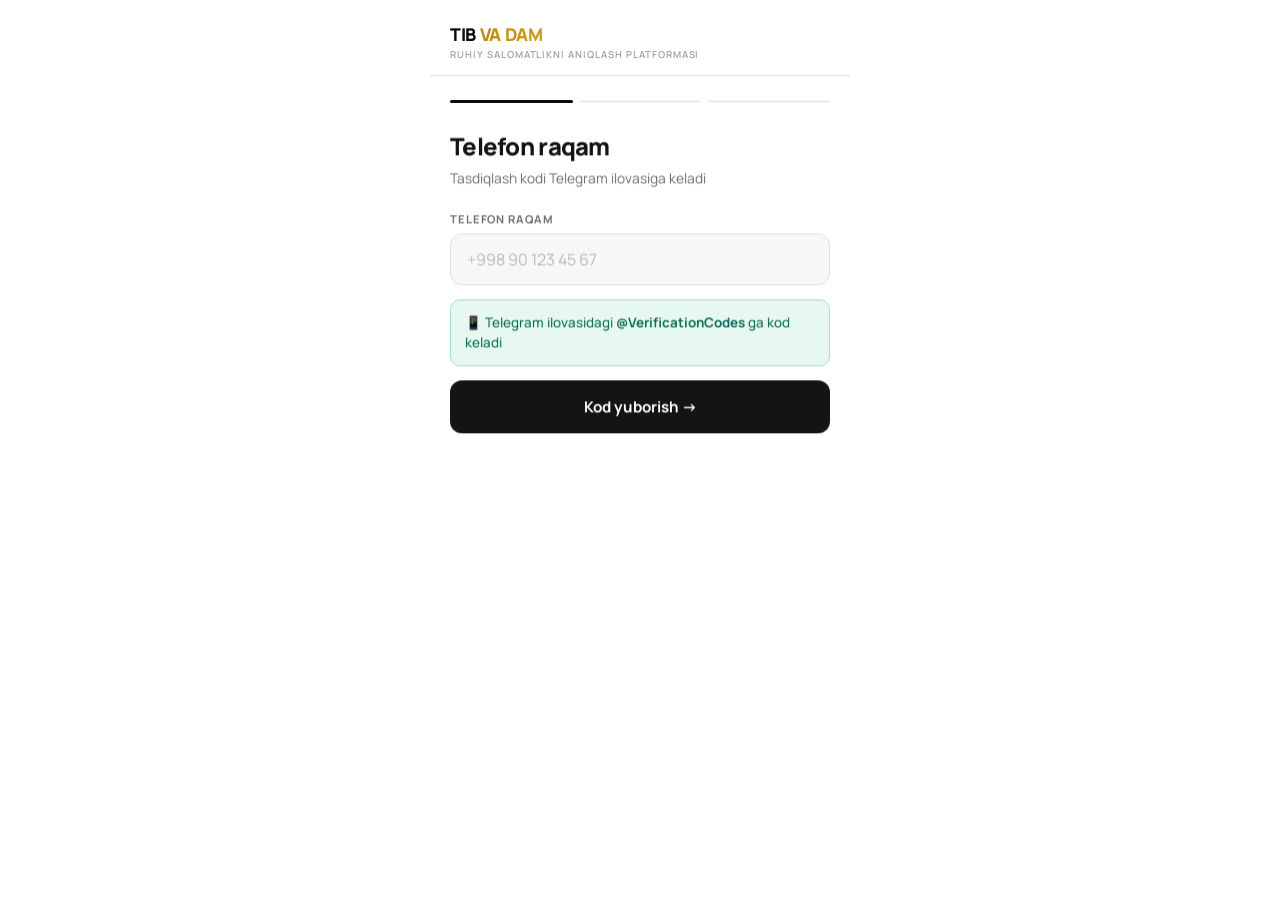
==== index.html @ a0e710f5 "Change button layout from flex to grid" ====
<!DOCTYPE html>
<html lang="uz">
<head>
  <meta charset="UTF-8">
  <meta name="viewport" content="width=device-width, initial-scale=1.0, maximum-scale=1.0, user-scalable=no">
  <meta name="color-scheme" content="light">
  <title>TIB VA DAM</title>
  <link rel="preconnect" href="https://fonts.googleapis.com">
  <link href="https://fonts.googleapis.com/css2?family=Manrope:wght@400;500;600;700;800&display=swap" rel="stylesheet">
  <script src="https://telegram.org/js/telegram-web-app.js"></script>
  <link rel="stylesheet" href="style.css">
</head>
<body>
<div id="app">

  <div class="app-header">
    <div class="app-logo" style="color:#C8860A">TIB VA DAM</div>
    <div class="app-tagline">Ruhiy Salomatlikni Aniqlash Platformasi</div>
  </div>
  <div class="progress-wrap">
    <div class="progress-bar"><div class="progress-fill" id="pbar" style="width:0%"></div></div>
  </div>
  <div id="back-bar" style="display:none">
    <button id="btn-back" class="btn-back">← Orqaga</button>
  </div>

  <!-- ════ MENU ════ -->
  <div id="s-menu" class="screen">
    <div class="ph">
      <div class="ph-title" id="menu-title">Assalomu alaykum</div>
      <div class="ph-sub">Quyidagi bo'limlardan birini tanlang</div>
    </div>
    <div class="menu-grid">
      <div class="tile tile-dark" data-goto="s-holat">
        <div class="tile-icon">🔍</div>
        <div class="tile-label">Holatimni aniqlash</div>
        <div class="tile-arrow">›</div>
      </div>
      <div class="tile" data-goto="s-ruqiya">
        <div class="tile-icon">🎧</div>
        <div class="tile-label">Onlayn ruqiya</div>
        <div class="tile-arrow">›</div>
      </div>
      <div class="tile" data-goto="s-offline">
        <div class="tile-icon">📅</div>
        <div class="tile-label">Tashrif yozish</div>
        <div class="tile-arrow">›</div>
      </div>
      <div class="tile" data-goto="s-info">
        <div class="tile-icon">ℹ️</div>
        <div class="tile-label">Ma'lumotlar</div>
        <div class="tile-arrow">›</div>
      </div>
    </div>
    <div class="info-block">
      <p><strong>📍 TIB VA DAM markazi</strong><br>
      Yangi Toshkent, Gulzor MFY<br>
      Jumaday tashqari har kuni: 07:00 va 20:00</p>
    </div>
  </div>

  <!-- ════ HOLAT ════ -->
  <div id="s-holat" class="screen">
    <div class="ph">
      <div class="ph-title">Holatimni aniqlash</div>
      <div class="ph-sub">Tahlil natijasi va tavsiyalar</div>
    </div>
    <div id="holat-content"></div>
  </div>

  <!-- ════ UYQUDAGI ALOMATLAR ════ -->
  <div id="s-uyqu" class="screen">
    <div class="ph">
      <div class="ph-title">Uyqudagi alomatlar</div>
      <div class="ph-sub">1-bo'lim · Tushlar va uyqudagi holatlar</div>
    </div>
    <div id="uyqu-pill" class="count-pill empty">Hech narsa belgilanmadi</div>
    <div id="uyqu-list" class="sym-list"></div>
    <button class="btn btn-black" id="btn-uyqu" style="margin-top:12px;margin-bottom:32px">Davom etish →</button>
  </div>

  <!-- ════ O'NGIDAGI ALOMATLAR ════ -->
  <div id="s-ongi" class="screen">
    <div class="ph">
      <div class="ph-title">O'ngidagi alomatlar</div>
      <div class="ph-sub">2-bo'lim · Kundalik hayotda sezilgan holat</div>
    </div>
    <div id="ongi-pill" class="count-pill empty">Hech narsa belgilanmadi</div>
    <div id="ongi-list" class="sym-list"></div>
    <button class="btn btn-black" id="btn-ongi" style="margin-top:12px;margin-bottom:32px">Davom etish →</button>
  </div>

  <!-- ════ XONADONDAGI ALOMATLAR ════ -->
  <div id="s-xon" class="screen">
    <div class="ph">
      <div class="ph-title">Xonadondagi alomatlar</div>
      <div class="ph-sub">3-bo'lim · Uy va xonalardagi holatlar</div>
    </div>
    <div id="xon-pill" class="count-pill empty">Hech narsa belgilanmadi</div>
    <div id="xon-list" class="sym-list"></div>
    <button class="btn btn-black" id="btn-xon" style="margin-top:12px;margin-bottom:32px">Davom etish →</button>
  </div>

  <!-- ════ SHIKOYAT ════ -->
  <div id="s-complaint" class="screen">
    <div class="ph">
      <div class="ph-title">Holatingizni tasvirlang</div>
      <div class="ph-sub">O'z so'zlaringiz bilan</div>
    </div>
    <div class="field-lbl" style="margin-bottom:8px">Belgilangan alomatlar</div>
    <div id="complaint-tags" class="tags" style="margin-bottom:16px"></div>
    <div class="field">
      <label class="field-lbl">Batafsil yozing</label>
      <textarea id="complaint-text" class="finput ftextarea"
        placeholder="masalan: Uch oydan beri uxlay olmayapman..."
        style="min-height:120px"></textarea>
    </div>
    <div id="complaint-err" class="ferr"></div>
    <button class="btn btn-black" id="btn-complaint" style="margin-top:12px;margin-bottom:32px">Tahlil qilish →</button>
  </div>

  <!-- ════ LOADING ════ -->
  <div id="s-loading" class="screen">
    <div style="text-align:center;padding:60px 20px">
      <div style="font-size:2.5rem;margin-bottom:20px">🔍</div>
      <div class="ph-title" id="load-title">Tahlil qilinmoqda</div>
      <div class="ph-sub" id="load-sub">GROQ AI javob tayyorlamoqda</div>
      <div style="margin-top:24px;display:flex;justify-content:center;gap:6px">
        <div style="width:8px;height:8px;border-radius:50%;background:#0a0a0a;animation:dot 1.2s infinite"></div>
        <div style="width:8px;height:8px;border-radius:50%;background:#0a0a0a;animation:dot 1.2s .4s infinite"></div>
        <div style="width:8px;height:8px;border-radius:50%;background:#0a0a0a;animation:dot 1.2s .8s infinite"></div>
      </div>
    </div>
  </div>

  <!-- ════ RESULT ════ -->
  <div id="s-result" class="screen">
    <div class="ph">
      <div class="ph-title">Tahlil natijasi</div>
      <div class="ph-sub" id="result-sub"></div>
    </div>
    <div class="tags" id="result-tags" style="margin-bottom:14px"></div>
    <div class="res-card" style="margin-bottom:16px">
      <div id="result-body" class="res-text"></div>
    </div>
    <button class="btn btn-black" id="btn-to-ruqiya" style="margin-bottom:8px">🎧 Onlayn ruqiya tinglash</button>
    <button class="btn btn-outline" id="btn-to-offline" style="margin-bottom:32px">📅 Oflayn tashrif yozish</button>
  </div>

  <!-- ════ RUQIYA — asosiy ekran ════ -->
  <div id="s-ruqiya" class="screen">
    <div class="ph">
      <div class="ph-title">Onlayn ruqiya</div>
      <div class="ph-sub" id="ruqiya-day-label">11 kunlik tinglash kursi</div>
    </div>
    <div id="ruqiya-content"></div>
  </div>

  <!-- ════ LISTEN — instruksiya + audio + tugma ════ -->
  <div id="s-listen" class="screen">
    <div class="ph">
      <div class="ph-title">Ruqiya tinglash</div>
      <div class="ph-sub" id="listen-label">1-kun · 1-marta</div>
    </div>

    <!-- Audio pleer -->
    <div class="audio-card">
      <div class="audio-title">🎵 Ruqiya audiosi</div>
      <div class="audio-bar" id="listen-bar" style="cursor:pointer">
        <div class="audio-fill" id="listen-fill"></div>
      </div>
      <div class="audio-time" id="listen-time">0:00 / 0:00</div>
      <button class="audio-btn" id="listen-btn">
        <svg id="listen-ico-play" width="20" height="20" viewBox="0 0 20 20" fill="currentColor"><polygon points="5,3 17,10 5,17"/></svg>
        <svg id="listen-ico-pause" width="20" height="20" viewBox="0 0 20 20" fill="currentColor" style="display:none"><rect x="4" y="3" width="4" height="14" rx="1"/><rect x="12" y="3" width="4" height="14" rx="1"/></svg>
      </button>
    </div>
    <audio id="listen-audio" style="display:none"></audio>

    <!-- Proslushaldim tugmasi — doim ko'rinadi -->
    <div style="margin-top:16px">
      <div id="listen-not-done" class="notice" style="background:#f7f7f7;border:1.5px solid #e0e0e0;border-radius:10px;padding:12px;font-size:.82rem;color:#666;margin-bottom:12px">
        Audio tinglab bo'lgach pastdagi tugmani bosing
      </div>
      <button class="btn btn-black" id="btn-listened" style="margin-bottom:32px">
        ✅ Ruqiyani eshitdim
      </button>
    </div>
  </div>

  <!-- ════ STEP 1: Ruqiya paytidagi alomatlar ════ -->
  <div id="s-ruqiya-syms" class="screen">
    <div class="ph">
      <div class="ph-title">Ruqiya paytidagi alomatlar</div>
      <div class="ph-sub" id="ruqiya-syms-label">1-kun · 1-marta</div>
    </div>
    <div class="notice" style="background:#f7f7f7;border:1.5px solid #e0e0e0;border-radius:10px;padding:10px;font-size:.8rem;color:#666;margin-bottom:14px">
      Tinglash paytida qaysi alomatlarni his qildingiz? (belgilang)
    </div>
    <div id="ruqiya-syms-list" class="sym-list" style="margin-bottom:16px"></div>
    <button class="btn btn-black" id="btn-to-kalima" style="margin-bottom:32px">Davom etish →</button>
  </div>

  <!-- ════ STEP 2: Qaysi kalimada ta'sirlandi ════ -->
  <div id="s-kalima" class="screen">
    <div class="ph">
      <div class="ph-title">Qaysi kalimada ta'sirlandi?</div>
      <div class="ph-sub">Mos keladiganlarini belgilang</div>
    </div>
    <div class="notice" style="background:#f7f7f7;border:1.5px solid #e0e0e0;border-radius:10px;padding:10px;font-size:.8rem;color:#666;margin-bottom:14px">
      Bir yoki bir nechta tanlash mumkin
    </div>
    <div id="kalima-list" class="sym-list" style="margin-bottom:16px"></div>
    <button class="btn btn-black" id="btn-to-sym-update" style="margin-bottom:32px">Davom etish →</button>
  </div>

  <!-- ════ STEP 3: Asosiy alomatlarni yangilash ════ -->
  <div id="s-after-listen" class="screen">
    <div class="ph">
      <div class="ph-title">Alomatlarni yangilash</div>
      <div class="ph-sub">Holatingizdagi o'zgarishlar</div>
    </div>

    <div class="section-title" style="margin-bottom:8px">Qaysi alomatlar yo'qoldi yoki kamaydi?</div>
    <div class="notice" style="background:#e6f8f3;border:1px solid #a0dcc8;border-radius:10px;padding:10px;font-size:.8rem;color:#006b50;margin-bottom:10px">
      Yo'qolgan alomatlarni belgilang
    </div>
    <div id="sym-remove-list" class="sym-list" style="margin-bottom:20px"></div>

    <div class="section-title" style="margin-bottom:8px">Yangi alomat paydo bo'ldimi?</div>
    <div style="display:grid;grid-template-columns:1fr 1fr;gap:10px;margin-bottom:14px">
      <button class="btn btn-outline" id="btn-new-sym-no"  style="width:100%;box-sizing:border-box">Yo'q</button>
      <button class="btn btn-outline" id="btn-new-sym-yes" style="width:100%;box-sizing:border-box">Ha</button>
    </div>

    <!-- Ha desa ko'rsatiladi -->
    <div id="new-sym-section" style="display:none">
      <div class="section-title" style="margin-bottom:8px">Qaysi turda yangi alomat?</div>
      <div style="display:flex;flex-direction:column;gap:8px;margin-bottom:14px">
        <button class="btn btn-outline sym-cat-btn" data-cat="uyqu"   id="cat-uyqu">Uyqudagi alomatlar</button>
        <button class="btn btn-outline sym-cat-btn" data-cat="ongi"   id="cat-ongi">O'ngidagi alomatlar</button>
        <button class="btn btn-outline sym-cat-btn" data-cat="xon"    id="cat-xon">Xonadondagi alomatlar</button>
        <button class="btn btn-outline sym-cat-btn" data-cat="ruqiya" id="cat-ruqiya">Ruqiya paytidagi alomatlar</button>
        <button class="btn btn-outline sym-cat-btn" data-cat="kalima" id="cat-kalima">Kalima ta'siri</button>
      </div>
      <div id="sym-add-section" class="sym-list" style="margin-bottom:16px;max-height:240px;overflow-y:auto;display:none"></div>
    </div>

    <button class="btn btn-black" id="btn-save-session" style="margin-bottom:32px">Saqlash →</button>
  </div>

  <!-- ════ TASHRIF ════ -->
  <div id="s-offline" class="screen">
    <div class="ph">
      <div class="ph-title">Tashrif yozish</div>
      <div class="ph-sub">Qulay sana va vaqtni tanlang</div>
    </div>
    <div class="res-card" style="margin-bottom:16px">
      <div class="res-label">📍 Manzil</div>
      <div class="res-text">Yangi Toshkent, Gulzor MFY<br>Yangi Qo'yliq bozori, Food City ko'chasi<br>🕐 Jumaday tashqari: 07:00 va 20:00</div>
    </div>
    <div class="field-lbl" style="margin-bottom:8px">SANANI TANLANG</div>
    <div id="date-grid" class="date-grid" style="margin-bottom:16px"></div>
    <div class="field-lbl" style="margin-bottom:8px">VAQTNI TANLANG</div>
    <div style="display:flex;gap:10px;margin-bottom:16px">
      <div class="time-pick" data-time="07:00" style="flex:1;text-align:center;padding:14px;background:#f7f7f7;border:1.5px solid #e0e0e0;border-radius:12px;font-weight:700;cursor:pointer">07:00</div>
      <div class="time-pick" data-time="20:00" style="flex:1;text-align:center;padding:14px;background:#f7f7f7;border:1.5px solid #e0e0e0;border-radius:12px;font-weight:700;cursor:pointer">20:00</div>
    </div>
    <div id="offline-confirm" style="display:none;margin-bottom:12px" class="notice n-info">
      ✅ <span id="offline-sel"></span>
    </div>
    <div id="offline-err" class="ferr"></div>
    <button class="btn btn-black" id="btn-offline" style="margin-bottom:32px">Tashrifga yozilish →</button>
  </div>

  <!-- ════ MA'LUMOTLAR ════ -->
  <div id="s-info" class="screen">
    <div class="ph">
      <div class="ph-title">Ma'lumotlar</div>
    </div>
    <div class="info-row" data-info="domla">
      <div class="info-row-label">Sayfulloh domla haqida</div>
      <div class="info-row-arrow">›</div>
    </div>
    <div class="info-row" data-info="markaz">
      <div class="info-row-label">Markaz haqida</div>
      <div class="info-row-arrow">›</div>
    </div>
    <div class="info-row" data-info="manzil">
      <div class="info-row-label">Manzil</div>
      <div class="info-row-arrow">›</div>
    </div>
  </div>

  <div id="s-info-detail" class="screen">
    <div id="info-content" class="res-card" style="margin-bottom:14px;margin-top:8px"></div>
    <div id="map-wrap" style="display:none;margin-bottom:14px;border-radius:14px;overflow:hidden;height:260px">
      <iframe id="map-frame" width="100%" height="260" frameborder="0" style="border:none;display:block"></iframe>
    </div>
    <button class="btn btn-outline" data-goto="s-info" style="margin-bottom:32px">← Orqaga</button>
  </div>

  <!-- ════ FINAL ════ -->
  <div id="s-final" class="screen">
    <div class="ph">
      <div class="ph-title" id="final-title"></div>
    </div>
    <div class="res-card" style="margin-bottom:16px">
      <div id="final-body" class="res-text"></div>
    </div>
    <div id="final-extra"></div>
    <button class="btn btn-black" data-goto="s-menu" style="margin-top:12px;margin-bottom:32px">Bosh menyu</button>
  </div>

</div>

<style>
@keyframes dot { 0%,80%,100%{opacity:.2} 40%{opacity:1} }
.time-pick.sel { background:#0a0a0a!important; color:#fff!important; border-color:#0a0a0a!important; }
</style>

<script>
  const RUQIYA_AUDIO_URL = "https://drive.google.com/uc?export=download&id=1ejYibKBvkurohRF5GZ99NL6j-cpPJLVj";
</script>
<script src="app.js"></script>
</body>
</html>
---- style.css ----
@import url('https://fonts.googleapis.com/css2?family=Manrope:wght@400;500;600;700;800&display=swap');

:root {
  --white:    #ffffff;
  --gray-50:  #f7f7f7;
  --gray-100: #efefef;
  --gray-200: #e0e0e0;
  --gray-400: #a0a0a0;
  --gray-600: #666666;
  --black:    #0a0a0a;
  --green:    #00b37a;
  --green-bg: #e6f8f3;
  --red:      #e03030;
  --red-bg:   #fef0f0;
  --amber:    #d97706;
  --r:  16px; --r2: 12px; --r3: 8px;
  --f: 'Manrope', -apple-system, 'Helvetica Neue', sans-serif;
}

*, *::before, *::after { box-sizing: border-box; margin: 0; padding: 0; }

html, body {
  font-family: var(--f);
  background: var(--white);
  color: var(--black);
  -webkit-font-smoothing: antialiased;
  overflow-x: hidden;
}

#app { max-width: 430px; margin: 0 auto; padding-bottom: 88px; }

.screen { display: none; padding: 0 16px; animation: fu .2s ease both; }
.screen.active { display: block; }
@keyframes fu { from { opacity:0; transform:translateY(10px); } to { opacity:1; transform:none; } }

/* ── HEADER ── */
.app-header {
  display: flex; align-items: center; justify-content: space-between;
  padding: 14px 16px;
  background: rgba(255,255,255,.95);
  backdrop-filter: blur(20px);
  border-bottom: 1px solid var(--gray-200);
  position: sticky; top: 0; z-index: 30;
}
.app-logo {
  font-size: 1.05rem; font-weight: 800; letter-spacing: .01em;
  color: var(--gold);
}
.app-logo span {
  color: var(--gold);
  background: none;
  -webkit-background-clip: initial;
  -webkit-text-fill-color: transparent;
  background-clip: text;
}
.app-tagline {
  font-size: .55rem; letter-spacing: .08em;
  text-transform: uppercase; color: var(--gray-400);
  font-weight: 600; margin-top: 1px; line-height: 1.3;
  max-width: 180px;
}

/* Progress bar — thin black line at top */
.progress-wrap { height: 2px; background: var(--gray-100); }
.progress-bar  { height: 100%; }
.progress-fill { height: 100%; background: var(--black); transition: width .35s ease; }
.progress-label { display: none; }

/* ── BACK ── */
#back-bar { padding: 14px 16px 0; margin-bottom: 8px; }
.btn-back {
  display: inline-flex; align-items: center; gap: 4px;
  background: none; border: none; padding: 0;
  font-family: var(--f); font-size: .88rem; font-weight: 600;
  color: var(--gray-600); cursor: pointer;
  -webkit-tap-highlight-color: transparent;
}
.btn-back:active { color: var(--black); }

/* ── PAGE HEADER ── */
.ph { padding: 20px 0 14px; }
.ph-title { font-size: 1.6rem; font-weight: 800; letter-spacing: -.03em; line-height: 1.2; margin-bottom: 4px; }
.ph-sub   { font-size: .86rem; color: var(--gray-600); font-weight: 400; line-height: 1.5; }

/* ── MENU ── */
.menu-grid { display: grid; grid-template-columns: 1fr 1fr; gap: 10px; padding: 16px 0 10px; }
.tile {
  background: var(--gray-50);
  border: 1.5px solid var(--gray-200);
  border-radius: var(--r);
  padding: 16px 14px;
  cursor: pointer; position: relative;
  transition: all .15s; min-height: 86px;
  display: flex; flex-direction: column; justify-content: space-between;
  -webkit-tap-highlight-color: transparent;
}
.tile:active { transform: scale(.97); background: var(--gray-100); }
.tile-icon  { font-size: 1.4rem; margin-bottom: 6px; }
.tile-label { font-size: .88rem; font-weight: 700; color: var(--black); line-height: 1.3; letter-spacing: -.01em; }
.tile-arrow { position: absolute; top: 14px; right: 14px; font-size: .75rem; color: var(--gray-400); font-weight: 600; }
.tile-dark  { background: var(--black); border-color: var(--black); }
.tile-dark .tile-label { color: var(--white); }
.tile-dark .tile-arrow { color: rgba(255,255,255,.4); }
.tile-dark:active { background: #222; }

/* ── INFO BOX (menu screen) ── */
.info-block {
  background: var(--gray-50);
  border: 1px solid var(--gray-200);
  border-radius: var(--r);
  padding: 14px 16px;
  margin-bottom: 10px;
}
.info-block p { font-size: .86rem; color: var(--gray-600); line-height: 1.65; }

/* ── SECTION LABEL ── */
.slabel {
  font-size: .65rem; font-weight: 700; letter-spacing: .1em;
  text-transform: uppercase; color: var(--gray-400);
  padding-top: 14px; padding-bottom: 8px; display: block;
}

/* ── SYMPTOMS ── */
.sym-list { display: flex; flex-direction: column; }
.sym-item {
  display: flex; align-items: center; gap: 12px;
  padding: 13px 0;
  border-bottom: 1px solid var(--gray-100);
  cursor: pointer; -webkit-tap-highlight-color: transparent; user-select: none;
  transition: opacity .1s;
}
.sym-item:last-child { border-bottom: none; }
.sym-item:active { opacity: .7; }
.sym-box {
  width: 24px; height: 24px; min-width: 24px;
  border: 2px solid var(--gray-200); border-radius: 7px;
  display: flex; align-items: center; justify-content: center;
  transition: all .15s; flex-shrink: 0;
  background: var(--white);
}
.sym-item.checked .sym-box { background: var(--black); border-color: var(--black); }
.sym-check { width: 12px; height: 12px; stroke: white; display: none; }
.sym-item.checked .sym-check { display: block; }
.sym-text { font-size: .9rem; color: var(--black); line-height: 1.4; flex: 1; font-weight: 400; }
.sym-item.checked .sym-text { font-weight: 600; }

.count-pill {
  display: inline-flex; align-items: center;
  padding: 5px 12px; border-radius: 20px;
  font-size: .74rem; font-weight: 700; letter-spacing: .04em;
  margin-bottom: 10px;
}
.count-pill.active { background: var(--black); color: var(--white); }
.count-pill.empty  { background: var(--gray-100); color: var(--gray-600); }

/* ── FORM ── */
.field { margin-bottom: 12px; }
.field-lbl {
  display: block; font-size: .72rem; font-weight: 700;
  letter-spacing: .08em; text-transform: uppercase;
  color: var(--gray-600); margin-bottom: 7px;
}
/* All inputs — inline override for Telegram */
.finput {
  width: 100% !important;
  display: block !important;
  background: var(--gray-50) !important;
  border: 1.5px solid var(--gray-200) !important;
  border-radius: var(--r2) !important;
  padding: 14px 16px !important;
  font-family: var(--f) !important;
  font-size: 16px !important;
  font-weight: 500 !important;
  color: #0a0a0a !important;
  -webkit-text-fill-color: #0a0a0a !important;
  outline: none !important;
  -webkit-appearance: none !important;
  appearance: none !important;
  box-sizing: border-box !important;
  opacity: 1 !important;
  transition: border-color .15s, background .15s;
}
.finput:focus { border-color: var(--black) !important; background: var(--white) !important; }
.finput::placeholder { color: #b8b8b8 !important; -webkit-text-fill-color: #b8b8b8 !important; opacity: 1 !important; font-weight: 400 !important; }
.ftextarea { resize: none !important; min-height: 110px !important; line-height: 1.55 !important; }
.ferr { display: none; color: var(--red); font-size: .78rem; font-weight: 600; margin-top: 5px; }

/* ── BUTTONS ── */
.btn {
  display: block; width: 100%; padding: 16px;
  border: none; border-radius: var(--r2);
  font-family: var(--f); font-size: .95rem; font-weight: 700;
  letter-spacing: -.01em; cursor: pointer; text-align: center;
  transition: opacity .15s, transform .1s;
  -webkit-tap-highlight-color: transparent; line-height: 1;
}
.btn:active { transform: scale(.97); opacity: .85; }
.btn + .btn { margin-top: 8px; }
.btn-black   { background: var(--black); color: var(--white); }
.btn-outline { background: var(--white); color: var(--black); border: 1.5px solid var(--gray-200); }
.btn-ghost   { background: transparent; color: var(--gray-600); font-size: .86rem; font-weight: 500; padding: 13px; }

/* ── STICKY BOTTOM ── */
.sticky {
  position: fixed; bottom: 0; left: 0; right: 0;
  max-width: 430px; margin: 0 auto;
  background: rgba(255,255,255,.94);
  backdrop-filter: blur(20px);
  border-top: 1px solid var(--gray-200);
  padding: 12px 16px calc(12px + env(safe-area-inset-bottom, 0px));
  z-index: 40;
}
.sticky-hint { font-size: .72rem; color: var(--gray-400); font-weight: 500; text-align: center; margin-bottom: 8px; }

/* ── NOTICES ── */
.notice { border-radius: var(--r2); padding: 12px 14px; margin-bottom: 10px; font-size: .86rem; line-height: 1.55; font-weight: 500; }
.notice-warn  { background: #fff8ec; color: #9a5800; border: 1px solid #fad890; }
.notice-info  { background: var(--green-bg); color: #006b50; border: 1px solid #a0dccc; }
.notice-plain { background: var(--gray-50); color: var(--gray-600); border: 1px solid var(--gray-200); }

/* ── TAGS ── */
.tags { display: flex; flex-wrap: wrap; gap: 5px; margin: 4px 0 2px; }
.tag { background: var(--gray-100); border-radius: 20px; padding: 4px 10px; font-size: .74rem; color: var(--gray-600); font-weight: 500; }
.tag-g { background: var(--green-bg); color: #006b50; }
.tag-r { background: var(--red-bg); color: var(--red); }

/* ── RESULT ── */
.res-block { background: var(--gray-50); border-radius: var(--r); padding: 14px 16px; margin-bottom: 10px; }
.res-label { font-size: .65rem; font-weight: 700; letter-spacing: .1em; text-transform: uppercase; color: var(--gray-400); margin-bottom: 8px; }
.res-text  { font-size: .9rem; color: var(--black); line-height: 1.7; white-space: pre-wrap; word-break: break-word; font-weight: 400; }

/* ── REC CARDS ── */
.rec { border: 1.5px solid var(--gray-200); border-radius: var(--r); padding: 16px; margin-bottom: 8px; cursor: pointer; background: var(--white); transition: all .15s; -webkit-tap-highlight-color: transparent; }
.rec:active { transform: scale(.99); }
.rec-main   { background: var(--black); border-color: var(--black); }
.rec-main .rec-badge, .rec-main .rec-title, .rec-main .rec-desc { color: var(--white) !important; }
.rec-main .rec-arrow { color: rgba(255,255,255,.5) !important; }
.rec-badge  { font-size: .62rem; font-weight: 700; letter-spacing: .1em; text-transform: uppercase; color: var(--gray-400); margin-bottom: 4px; }
.rec-title  { font-size: .95rem; font-weight: 700; color: var(--black); margin-bottom: 4px; letter-spacing: -.01em; }
.rec-desc   { font-size: .82rem; color: var(--gray-600); line-height: 1.5; }
.rec-arrow  { font-size: .74rem; font-weight: 700; color: var(--gray-400); margin-top: 10px; text-transform: uppercase; letter-spacing: .06em; display: block; }

.or-div { display: flex; align-items: center; gap: 10px; margin: 12px 0; }
.or-div::before, .or-div::after { content:''; flex:1; height:1px; background:var(--gray-200); }
.or-div span { font-size: .68rem; font-weight: 700; color: var(--gray-400); letter-spacing: .08em; text-transform: uppercase; }

/* ── DATE/TIME ── */
.date-grid { display: grid; grid-template-columns: repeat(3,1fr); gap: 7px; }
.time-grid { display: grid; grid-template-columns: 1fr 1fr; gap: 8px; }
.pick {
  padding: 12px 6px; background: var(--gray-50);
  border: 1.5px solid var(--gray-200); border-radius: var(--r2);
  font-family: var(--f); text-align: center; cursor: pointer;
  transition: all .15s; -webkit-tap-highlight-color: transparent;
  color: var(--black);
}
.pick .pk { font-size: .88rem; font-weight: 700; display: block; }
.pick .ps { font-size: .65rem; color: var(--gray-400); font-weight: 600; display: block; margin-top: 2px; }
.pick.sel { background: var(--black); border-color: var(--black); color: var(--white); }
.pick.sel .ps { color: rgba(255,255,255,.5); }

/* ── AUDIO ── */
.audio-wrap {
  background: var(--gray-50); border: 1.5px solid var(--gray-200);
  border-radius: var(--r); padding: 16px;
  display: flex; align-items: center; gap: 14px; margin-bottom: 10px;
}
.audio-btn {
  width: 50px; height: 50px; border-radius: 50%;
  background: var(--black); border: none; cursor: pointer;
  display: flex; align-items: center; justify-content: center;
  flex-shrink: 0; -webkit-tap-highlight-color: transparent;
  transition: transform .1s;
}
.audio-btn:active { transform: scale(.9); }
.audio-info { flex: 1; min-width: 0; }
.audio-name { font-size: .88rem; font-weight: 700; color: var(--black); margin-bottom: 8px; }
.audio-bar  { height: 3px; background: var(--gray-200); border-radius: 2px; overflow: hidden; cursor: pointer; }
.audio-fill { height: 100%; background: var(--black); width: 0%; transition: width .5s linear; }
.audio-meta { font-size: .68rem; color: var(--gray-400); font-weight: 500; margin-top: 4px; }

/* ── EFFECT BTNS ── */
.effect-list { display: flex; flex-direction: column; gap: 8px; }
.effect-item {
  background: var(--gray-50); border: 1.5px solid var(--gray-200);
  border-radius: var(--r); padding: 16px; cursor: pointer;
  transition: all .15s; -webkit-tap-highlight-color: transparent;
}
.effect-item:active { border-color: var(--black); background: var(--white); transform: scale(.99); }
.eff-title { font-size: .92rem; font-weight: 700; color: var(--black); margin-bottom: 2px; }
.eff-sub   { font-size: .8rem; color: var(--gray-600); font-weight: 400; }

/* ── INFO LIST ── */
.info-list {
  background: var(--white); border: 1.5px solid var(--gray-200);
  border-radius: var(--r); overflow: hidden;
}
.info-row {
  display: flex; align-items: center; padding: 16px;
  border-bottom: 1px solid var(--gray-100); cursor: pointer;
  transition: background .15s; -webkit-tap-highlight-color: transparent;
}
.info-row:last-child { border-bottom: none; }
.info-row:active { background: var(--gray-50); }
.info-row-label { font-size: .92rem; font-weight: 500; color: var(--black); flex: 1; }
.info-row-arrow { color: var(--gray-400); font-size: .9rem; font-weight: 500; }

/* ── TRACK STATS ── */
.stats-row { display: flex; gap: 8px; margin-bottom: 12px; }
.stat-box { flex: 1; background: var(--gray-50); border-radius: var(--r2); padding: 12px; text-align: center; }
.stat-n { font-size: 1.6rem; font-weight: 800; color: var(--black); letter-spacing: -.02em; line-height: 1; }
.stat-n.g { color: var(--green); }
.stat-n.r { color: var(--red); }
.stat-l { font-size: .62rem; color: var(--gray-400); font-weight: 700; margin-top: 3px; text-transform: uppercase; letter-spacing: .06em; }

/* ── HISTORY ── */
.hist-summary {
  background: var(--black); border-radius: var(--r);
  padding: 22px; margin-bottom: 12px; text-align: center;
}
.hist-pct { font-size: 3.5rem; font-weight: 800; color: var(--white); letter-spacing: -.04em; line-height: 1; }
.hist-lbl { font-size: .76rem; color: rgba(255,255,255,.5); font-weight: 600; margin-top: 6px; }
.hist-bar { margin-top: 14px; height: 4px; background: rgba(255,255,255,.2); border-radius: 2px; overflow: hidden; }
.hist-bar-f { height: 100%; background: var(--white); border-radius: 2px; }

.hist-card {
  background: var(--white); border: 1.5px solid var(--gray-200);
  border-radius: var(--r); padding: 14px; margin-bottom: 8px;
}
.hist-head { display: flex; justify-content: space-between; margin-bottom: 8px; align-items: center; }
.hist-num  { font-size: .7rem; font-weight: 700; color: var(--black); letter-spacing: .08em; text-transform: uppercase; }
.hist-date { font-size: .7rem; color: var(--gray-400); font-weight: 500; }
.hist-prog { height: 3px; background: var(--gray-200); border-radius: 2px; overflow: hidden; margin-bottom: 8px; }
.hist-prog-f { height: 100%; background: var(--black); }

/* ── SUCCESS ── */
.success-wrap { text-align: center; padding: 24px 0 8px; }
.success-circle { width: 64px; height: 64px; background: var(--black); border-radius: 50%; display: flex; align-items: center; justify-content: center; margin: 0 auto 14px; }

/* ── LOADING ── */
.loading-wrap { display: flex; flex-direction: column; align-items: center; justify-content: center; min-height: 60vh; gap: 16px; }
.loader { width: 36px; height: 36px; border: 2.5px solid var(--gray-200); border-top-color: var(--black); border-radius: 50%; animation: spin .75s linear infinite; }
@keyframes spin { to { transform: rotate(360deg); } }
.loader-title { font-size: 1rem; font-weight: 700; color: var(--black); }
.loader-sub   { font-size: .84rem; color: var(--gray-400); font-weight: 500; }

::-webkit-scrollbar { width: 0; }


/* ── DASHBOARD ──────────────────────────────────────────── */
.res-card {
  background: var(--gray-50); border: 1.5px solid var(--gray-200);
  border-radius: 16px; padding: 16px; margin-bottom: 14px;
}
.res-label { font-size: .72rem; font-weight: 700; letter-spacing: .08em;
  text-transform: uppercase; color: var(--gray-400); margin-bottom: 10px; }
.res-text { font-size: .84rem; line-height: 1.65; color: var(--black);
  white-space: pre-wrap; max-height: 220px; overflow-y: auto; }

.progress-card {
  background: var(--black); border-radius: 16px;
  padding: 16px 18px; margin-bottom: 14px; color: #fff;
}
.progress-header { display: flex; justify-content: space-between; align-items: center; margin-bottom: 10px; }
.progress-title { font-size: .88rem; font-weight: 700; }
.progress-days  { font-size: .78rem; opacity: .7; }
.progress-bar-wrap { background: rgba(255,255,255,.15); border-radius: 99px; height: 6px; margin-bottom: 10px; }
.progress-bar-fill { background: #fff; height: 6px; border-radius: 99px; transition: width .5s ease; }
.progress-stats { display: flex; justify-content: space-between; font-size: .75rem; opacity: .8; }

.dash-actions { display: grid; grid-template-columns: 1fr 1fr; gap: 10px; margin-bottom: 10px; }
.dash-btn {
  background: var(--gray-50); border: 1.5px solid var(--gray-200);
  border-radius: 14px; padding: 16px 12px; display: flex; flex-direction: column;
  align-items: center; gap: 6px; cursor: pointer;
  transition: background .15s, transform .1s;
  -webkit-tap-highlight-color: transparent;
}
.dash-btn:active { background: var(--gray-100); transform: scale(.97); }
.dash-btn-icon  { font-size: 1.6rem; }
.dash-btn-label { font-size: .78rem; font-weight: 600; color: var(--black); text-align: center; }

/* ── RUQIYA SESSION ─────────────────────────────────────── */
.audio-card {
  background: var(--black); border-radius: 16px;
  padding: 20px; margin-bottom: 16px; color: #fff; text-align: center;
}
.audio-title { font-size: .88rem; font-weight: 700; margin-bottom: 14px; opacity: .8; }
.audio-bar {
  background: rgba(255,255,255,.2); border-radius: 99px;
  height: 5px; margin-bottom: 8px; cursor: pointer; position: relative;
}
.audio-fill { background: #fff; height: 5px; border-radius: 99px;
  width: 0%; transition: width .3s linear; }
.audio-time { font-size: .75rem; opacity: .6; margin-bottom: 14px; }
.audio-btn {
  width: 52px; height: 52px; border-radius: 50%;
  background: rgba(255,255,255,.15); border: none;
  display: flex; align-items: center; justify-content: center;
  margin: 0 auto; cursor: pointer; color: #fff;
  transition: background .15s;
}
.audio-btn:hover { background: rgba(255,255,255,.25); }

.feelings-grid { display: grid; grid-template-columns: 1fr 1fr; gap: 8px; margin-bottom: 4px; }
.feeling-item {
  background: var(--gray-50); border: 1.5px solid var(--gray-200);
  border-radius: 10px; padding: 10px 12px; font-size: .82rem;
  font-weight: 500; cursor: pointer; text-align: center;
  transition: all .15s; -webkit-tap-highlight-color: transparent;
}
.feeling-item.active {
  background: var(--black); color: #fff; border-color: var(--black);
}

/* ── CALENDAR ───────────────────────────────────────────── */
.calendar-grid {
  display: grid; grid-template-columns: repeat(7, 1fr);
  gap: 6px; margin-bottom: 16px;
}
.cal-day {
  aspect-ratio: 1; border-radius: 10px;
  display: flex; flex-direction: column;
  align-items: center; justify-content: center;
  font-size: .7rem; font-weight: 700;
  background: var(--gray-50); border: 1.5px solid var(--gray-200);
  cursor: pointer; position: relative;
}
.cal-day.done     { background: #e6f8f3; border-color: #00b37a; color: #006b50; }
.cal-day.active   { background: var(--black); color: #fff; border-color: var(--black); }
.cal-day.future   { opacity: .35; pointer-events: none; }
.cal-day-num  { font-size: .85rem; line-height: 1; }
.cal-day-dot  { width: 5px; height: 5px; border-radius: 50%;
  background: #00b37a; margin-top: 3px; }

.cal-summary {
  background: var(--gray-50); border: 1.5px solid var(--gray-200);
  border-radius: 14px; padding: 14px 16px; margin-bottom: 14px;
  font-size: .84rem; line-height: 1.6;
}

.section-title {
  font-size: .72rem; font-weight: 700; letter-spacing: .08em;
  text-transform: uppercase; color: var(--gray-400); margin-bottom: 8px;
}

/* ── YES/NO BUTTONS ───────────────────────────────── */
#btn-new-sym-yes.active,
#btn-new-sym-no.active {
  background: var(--black);
  color: #fff;
  border-color: var(--black);
}
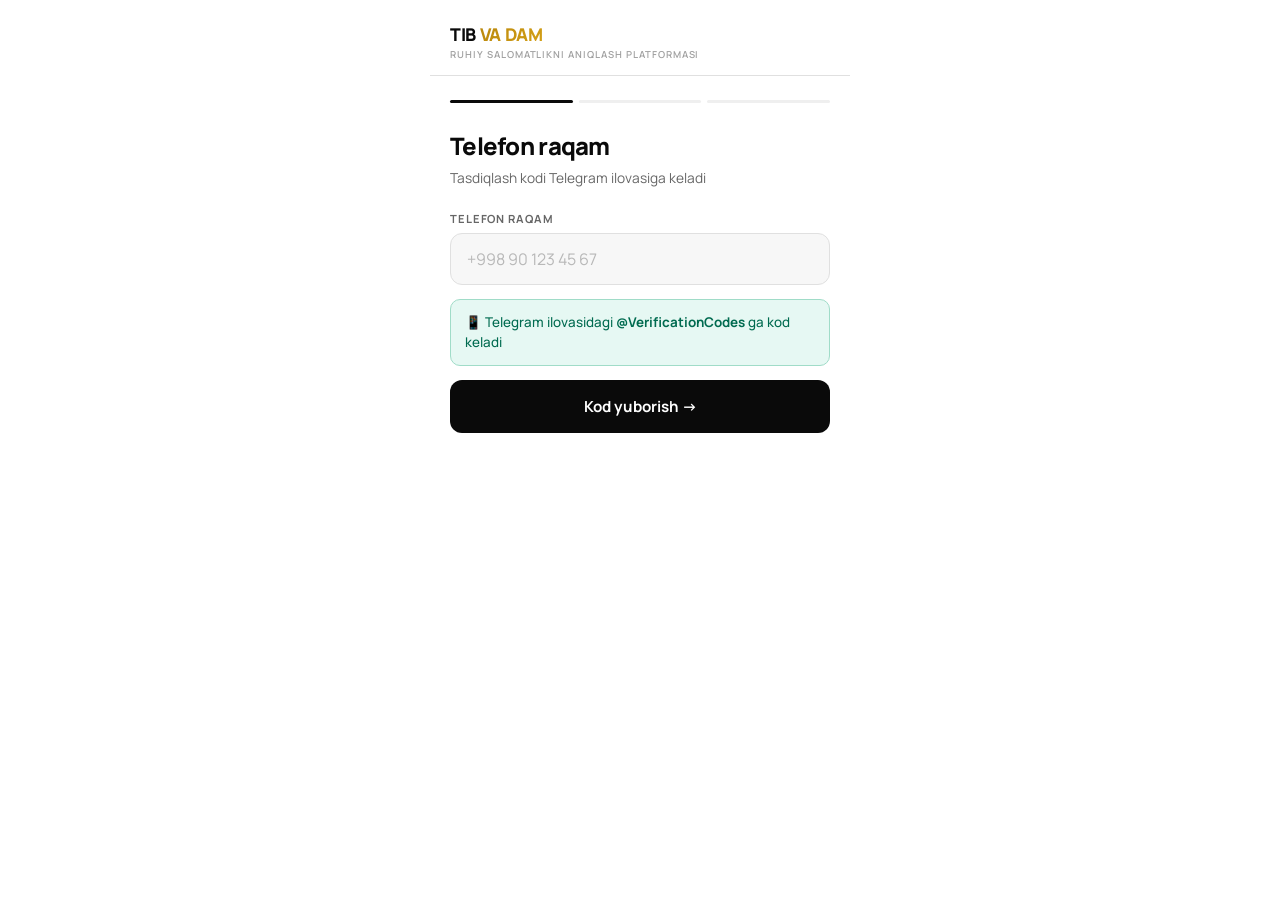
==== commit d55e2efc: "Change button layout from grid to flex" ====
--- a/index.html
+++ b/index.html
@@ -228,9 +228,9 @@
     <div id="sym-remove-list" class="sym-list" style="margin-bottom:20px"></div>
 
     <div class="section-title" style="margin-bottom:8px">Yangi alomat paydo bo'ldimi?</div>
-    <div style="display:grid;grid-template-columns:1fr 1fr;gap:10px;margin-bottom:14px">
-      <button class="btn btn-outline" id="btn-new-sym-no"  style="width:100%;box-sizing:border-box">Yo'q</button>
-      <button class="btn btn-outline" id="btn-new-sym-yes" style="width:100%;box-sizing:border-box">Ha</button>
+    <div style="display:flex;gap:10px;margin-bottom:14px;width:100%">
+      <button class="btn btn-outline" id="btn-new-sym-no"  style="flex:0 0 calc(50% - 5px);width:calc(50% - 5px);padding:13px 0;text-align:center">Yo&#39;q</button>
+      <button class="btn btn-outline" id="btn-new-sym-yes" style="flex:0 0 calc(50% - 5px);width:calc(50% - 5px);padding:13px 0;text-align:center">Ha</button>
     </div>
 
     <!-- Ha desa ko'rsatiladi -->
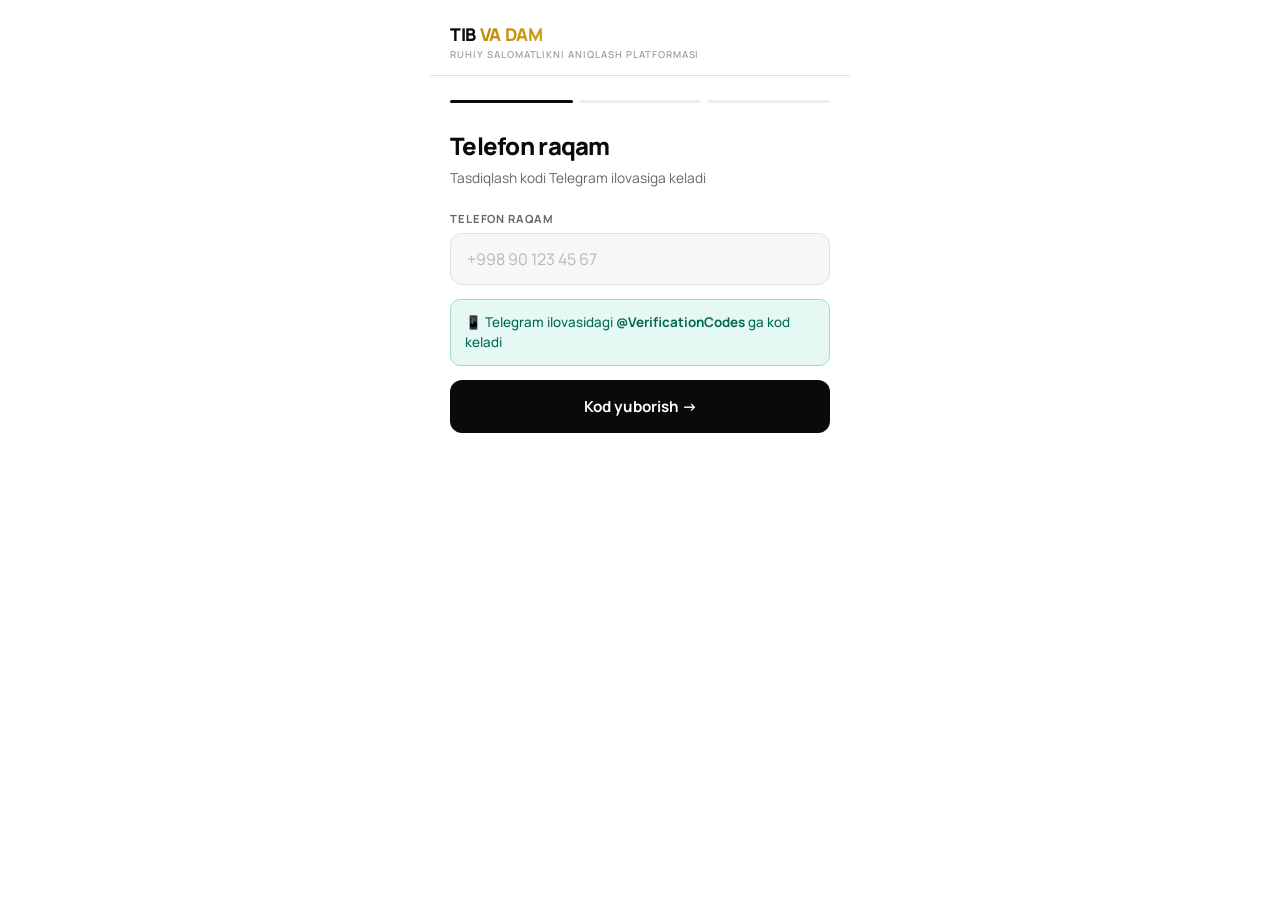
==== commit 7c0c745a: "Refactor buttons in index.html for styling" ====
--- a/index.html
+++ b/index.html
@@ -228,9 +228,9 @@
     <div id="sym-remove-list" class="sym-list" style="margin-bottom:20px"></div>
 
     <div class="section-title" style="margin-bottom:8px">Yangi alomat paydo bo'ldimi?</div>
-    <div style="display:flex;gap:10px;margin-bottom:14px;width:100%">
-      <button class="btn btn-outline" id="btn-new-sym-no"  style="flex:0 0 calc(50% - 5px);width:calc(50% - 5px);padding:13px 0;text-align:center">Yo&#39;q</button>
-      <button class="btn btn-outline" id="btn-new-sym-yes" style="flex:0 0 calc(50% - 5px);width:calc(50% - 5px);padding:13px 0;text-align:center">Ha</button>
+    <div style="display:flex;gap:10px;margin-bottom:14px">
+      <button class="btn btn-outline btn-half" id="btn-new-sym-no">Yo&#39;q</button>
+      <button class="btn btn-outline btn-half" id="btn-new-sym-yes">Ha</button>
     </div>
 
     <!-- Ha desa ko'rsatiladi -->
--- a/style.css
+++ b/style.css
@@ -451,3 +451,12 @@
   color: #fff;
   border-color: var(--black);
 }
+
+/* ── YES/NO equal buttons ─── */
+.btn-half {
+  display: inline-block !important;
+  width: calc(50% - 5px) !important;
+  box-sizing: border-box !important;
+  padding: 14px 0 !important;
+  text-align: center !important;
+}
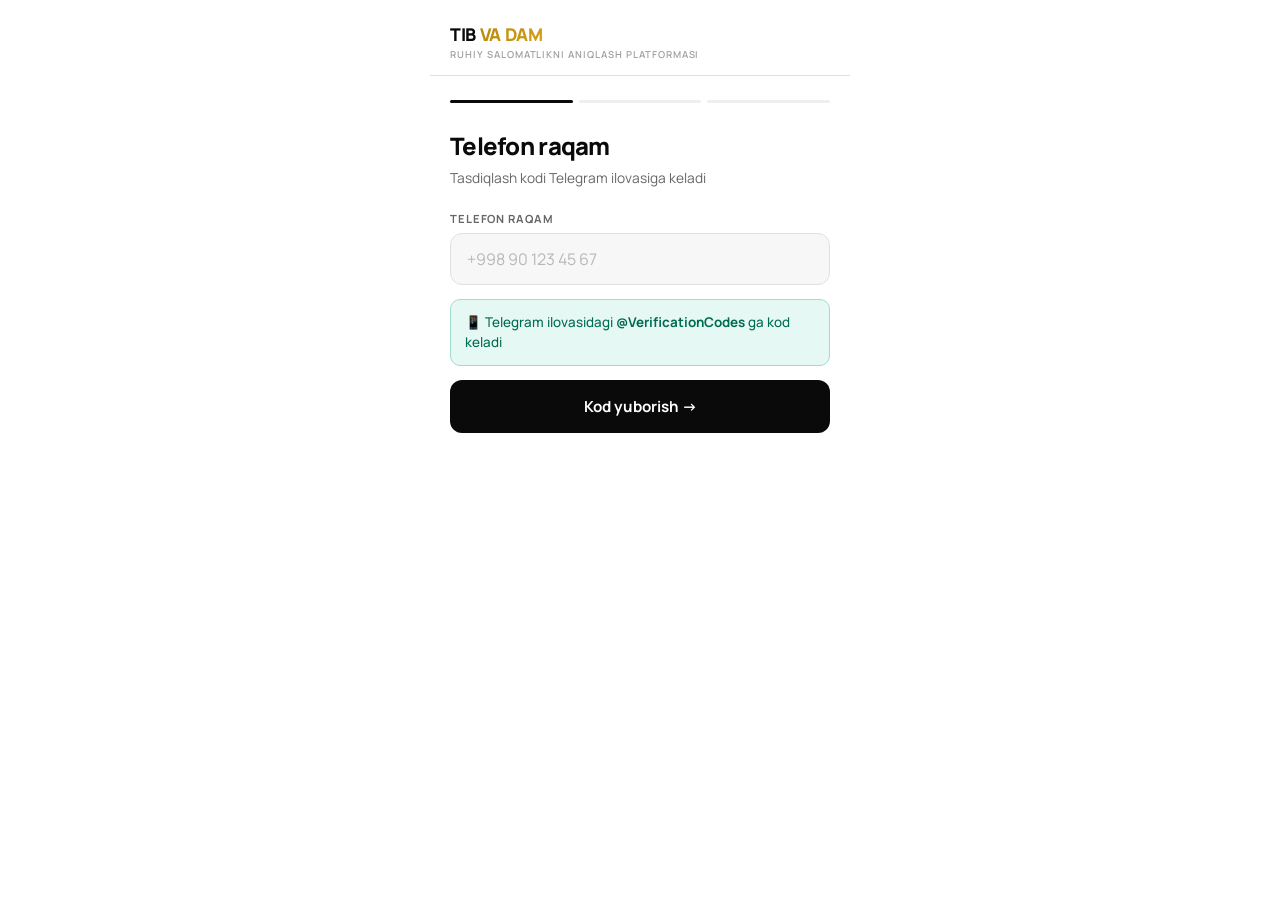
==== commit 6bfab635: "Refactor button layout for new symptom section" ====
--- a/index.html
+++ b/index.html
@@ -228,9 +228,9 @@
     <div id="sym-remove-list" class="sym-list" style="margin-bottom:20px"></div>
 
     <div class="section-title" style="margin-bottom:8px">Yangi alomat paydo bo'ldimi?</div>
-    <div style="display:flex;gap:10px;margin-bottom:14px">
-      <button class="btn btn-outline btn-half" id="btn-new-sym-no">Yo&#39;q</button>
-      <button class="btn btn-outline btn-half" id="btn-new-sym-yes">Ha</button>
+    <div class="btn-pair" style="margin-bottom:14px">
+      <button class="btn btn-outline" id="btn-new-sym-no">Yo&#39;q</button>
+      <button class="btn btn-outline" id="btn-new-sym-yes">Ha</button>
     </div>
 
     <!-- Ha desa ko'rsatiladi -->
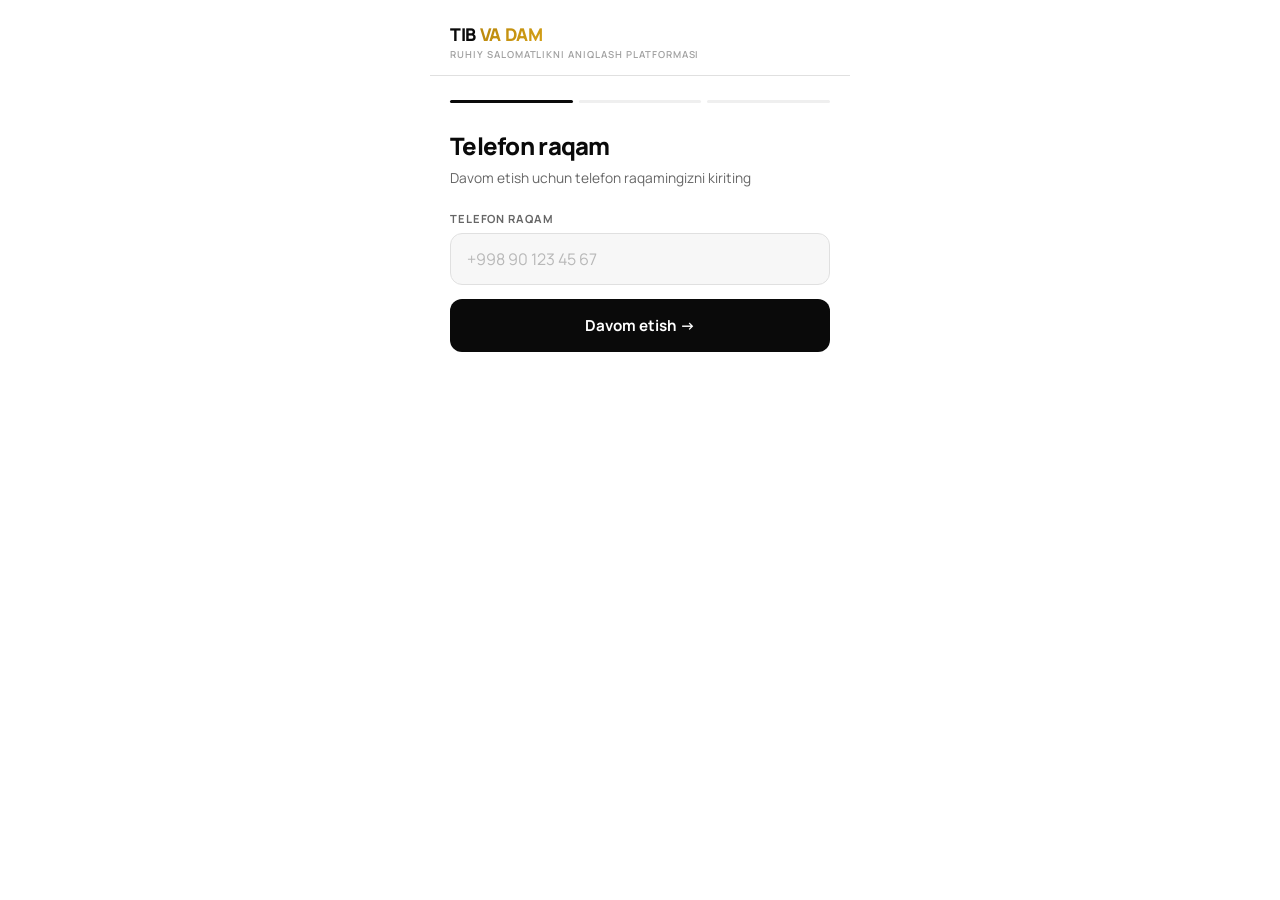
==== commit 11f24bb2: "Update loading message in index.html" ====
--- a/index.html
+++ b/index.html
@@ -43,7 +43,7 @@
       </div>
       <div class="tile" data-goto="s-offline">
         <div class="tile-icon">📅</div>
-        <div class="tile-label">Tashrif yozish</div>
+        <div class="tile-label">Tashrifga yozilish</div>
         <div class="tile-arrow">›</div>
       </div>
       <div class="tile" data-goto="s-info">
@@ -55,7 +55,7 @@
     <div class="info-block">
       <p><strong>📍 TIB VA DAM markazi</strong><br>
       Yangi Toshkent, Gulzor MFY<br>
-      Jumaday tashqari har kuni: 07:00 va 20:00</p>
+      Jumadan tashqari har kuni: 07:00 va 20:00</p>
     </div>
   </div>
 
@@ -124,7 +124,7 @@
     <div style="text-align:center;padding:60px 20px">
       <div style="font-size:2.5rem;margin-bottom:20px">🔍</div>
       <div class="ph-title" id="load-title">Tahlil qilinmoqda</div>
-      <div class="ph-sub" id="load-sub">GROQ AI javob tayyorlamoqda</div>
+      <div class="ph-sub" id="load-sub">Javob tayyorlanmoqda</div>
       <div style="margin-top:24px;display:flex;justify-content:center;gap:6px">
         <div style="width:8px;height:8px;border-radius:50%;background:#0a0a0a;animation:dot 1.2s infinite"></div>
         <div style="width:8px;height:8px;border-radius:50%;background:#0a0a0a;animation:dot 1.2s .4s infinite"></div>
@@ -144,7 +144,7 @@
       <div id="result-body" class="res-text"></div>
     </div>
     <button class="btn btn-black" id="btn-to-ruqiya" style="margin-bottom:8px">🎧 Onlayn ruqiya tinglash</button>
-    <button class="btn btn-outline" id="btn-to-offline" style="margin-bottom:32px">📅 Oflayn tashrif yozish</button>
+    <button class="btn btn-outline" id="btn-to-offline" style="margin-bottom:32px">📅 Oflayn tashrifga yozilish</button>
   </div>
 
   <!-- ════ RUQIYA — asosiy ekran ════ -->
@@ -252,12 +252,12 @@
   <!-- ════ TASHRIF ════ -->
   <div id="s-offline" class="screen">
     <div class="ph">
-      <div class="ph-title">Tashrif yozish</div>
+      <div class="ph-title">Tashrifga yozilish</div>
       <div class="ph-sub">Qulay sana va vaqtni tanlang</div>
     </div>
     <div class="res-card" style="margin-bottom:16px">
       <div class="res-label">📍 Manzil</div>
-      <div class="res-text">Yangi Toshkent, Gulzor MFY<br>Yangi Qo'yliq bozori, Food City ko'chasi<br>🕐 Jumaday tashqari: 07:00 va 20:00</div>
+      <div class="res-text">Yangi Toshkent, Gulzor MFY<br>Yangi Qo'yliq bozori, Food City ko'chasi<br>🕐 Jumadan tashqari: 07:00 va 20:00</div>
     </div>
     <div class="field-lbl" style="margin-bottom:8px">SANANI TANLANG</div>
     <div id="date-grid" class="date-grid" style="margin-bottom:16px"></div>
@@ -320,7 +320,7 @@
 </style>
 
 <script>
-  const RUQIYA_AUDIO_URL = "https://drive.google.com/uc?export=download&id=1ejYibKBvkurohRF5GZ99NL6j-cpPJLVj";
+  const RUQIYA_AUDIO_URL = "https://pub-4de8d5b3e1c645868116730b8175b7d3.r2.dev/ruqiya.mp3";
 </script>
 <script src="app.js"></script>
 </body>
--- a/style.css
+++ b/style.css
@@ -452,7 +452,7 @@
   border-color: var(--black);
 }
 
-/* ── YES/NO equal buttons ─── */
+
 .btn-half {
   display: inline-block !important;
   width: calc(50% - 5px) !important;
@@ -460,3 +460,17 @@
   padding: 14px 0 !important;
   text-align: center !important;
 }
+
+/* ── EQUAL PAIR BUTTONS ───────────────────────────── */
+.btn-pair {
+  display: grid !important;
+  grid-template-columns: 1fr 1fr !important;
+  gap: 10px;
+  margin-bottom: 10px;
+}
+.btn-pair .btn {
+  width: 100% !important;
+  display: block !important;
+  box-sizing: border-box !important;
+  margin: 0 !important;
+}
